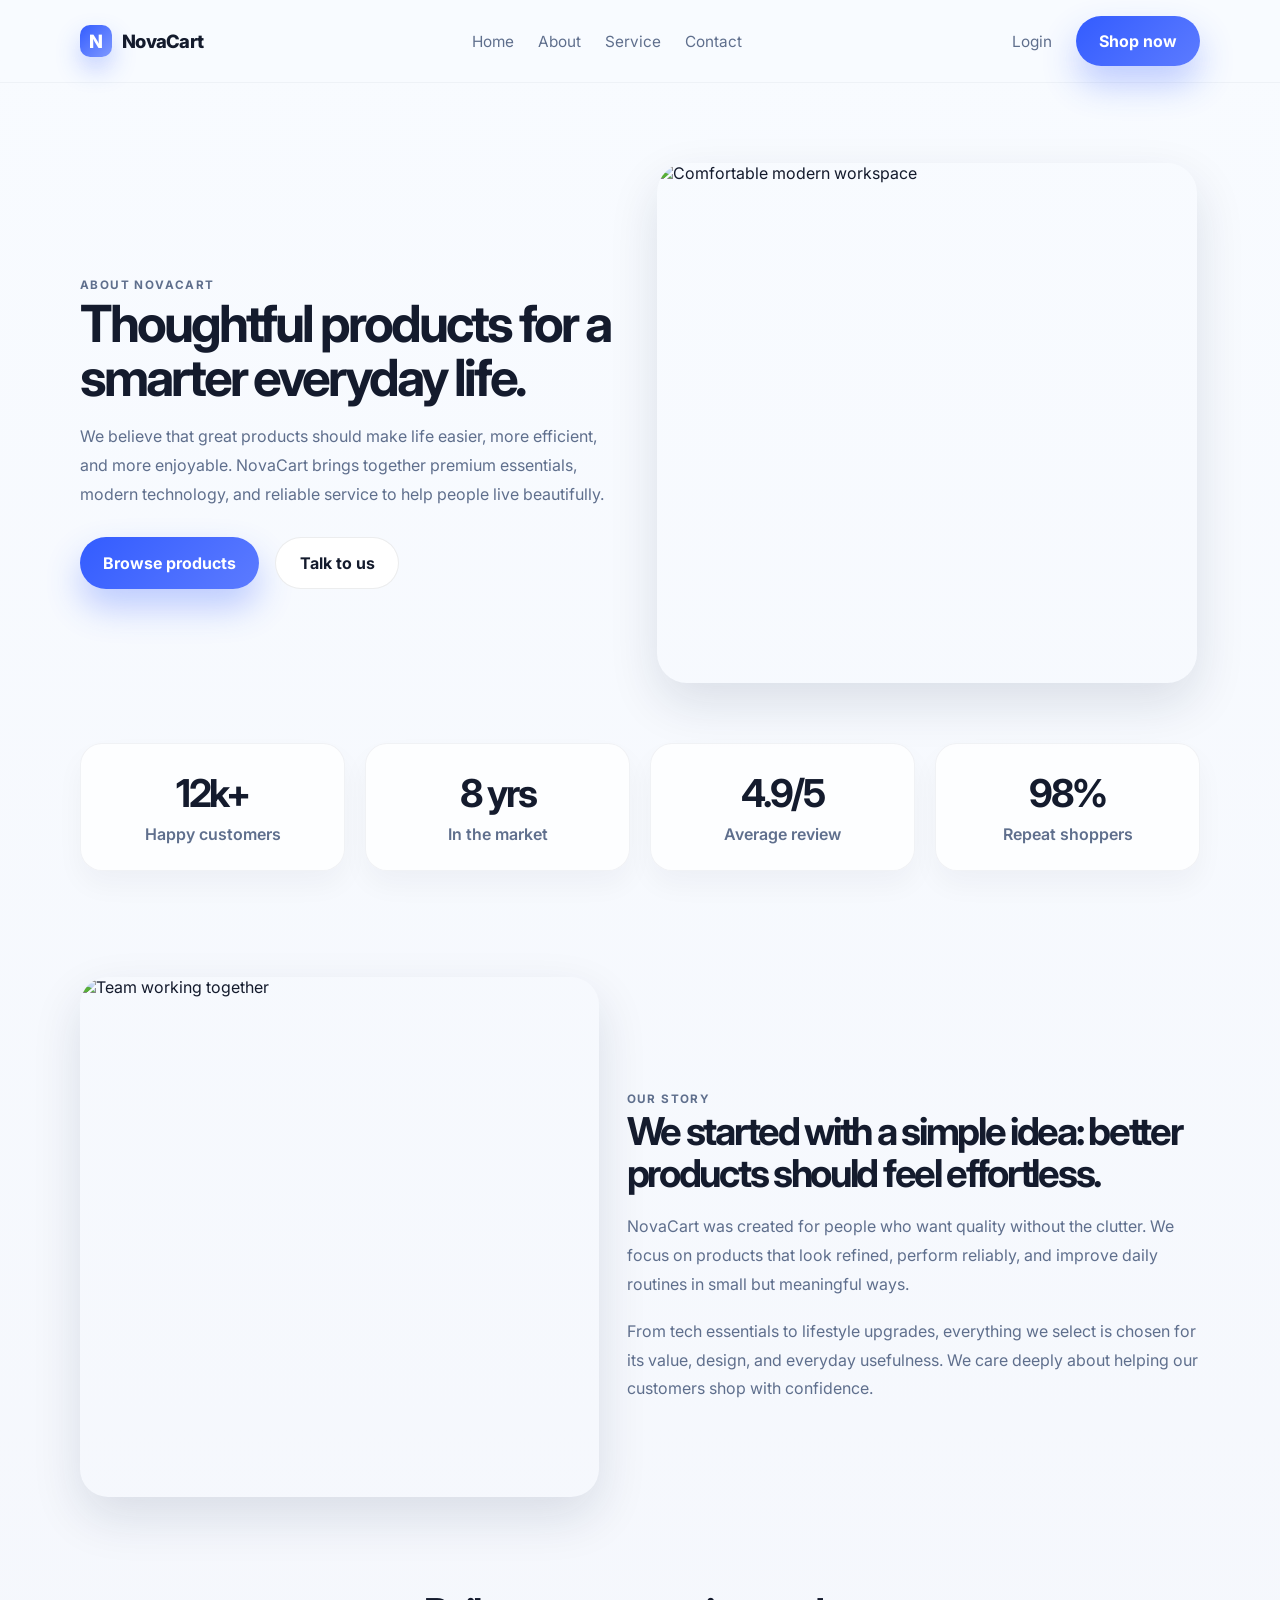
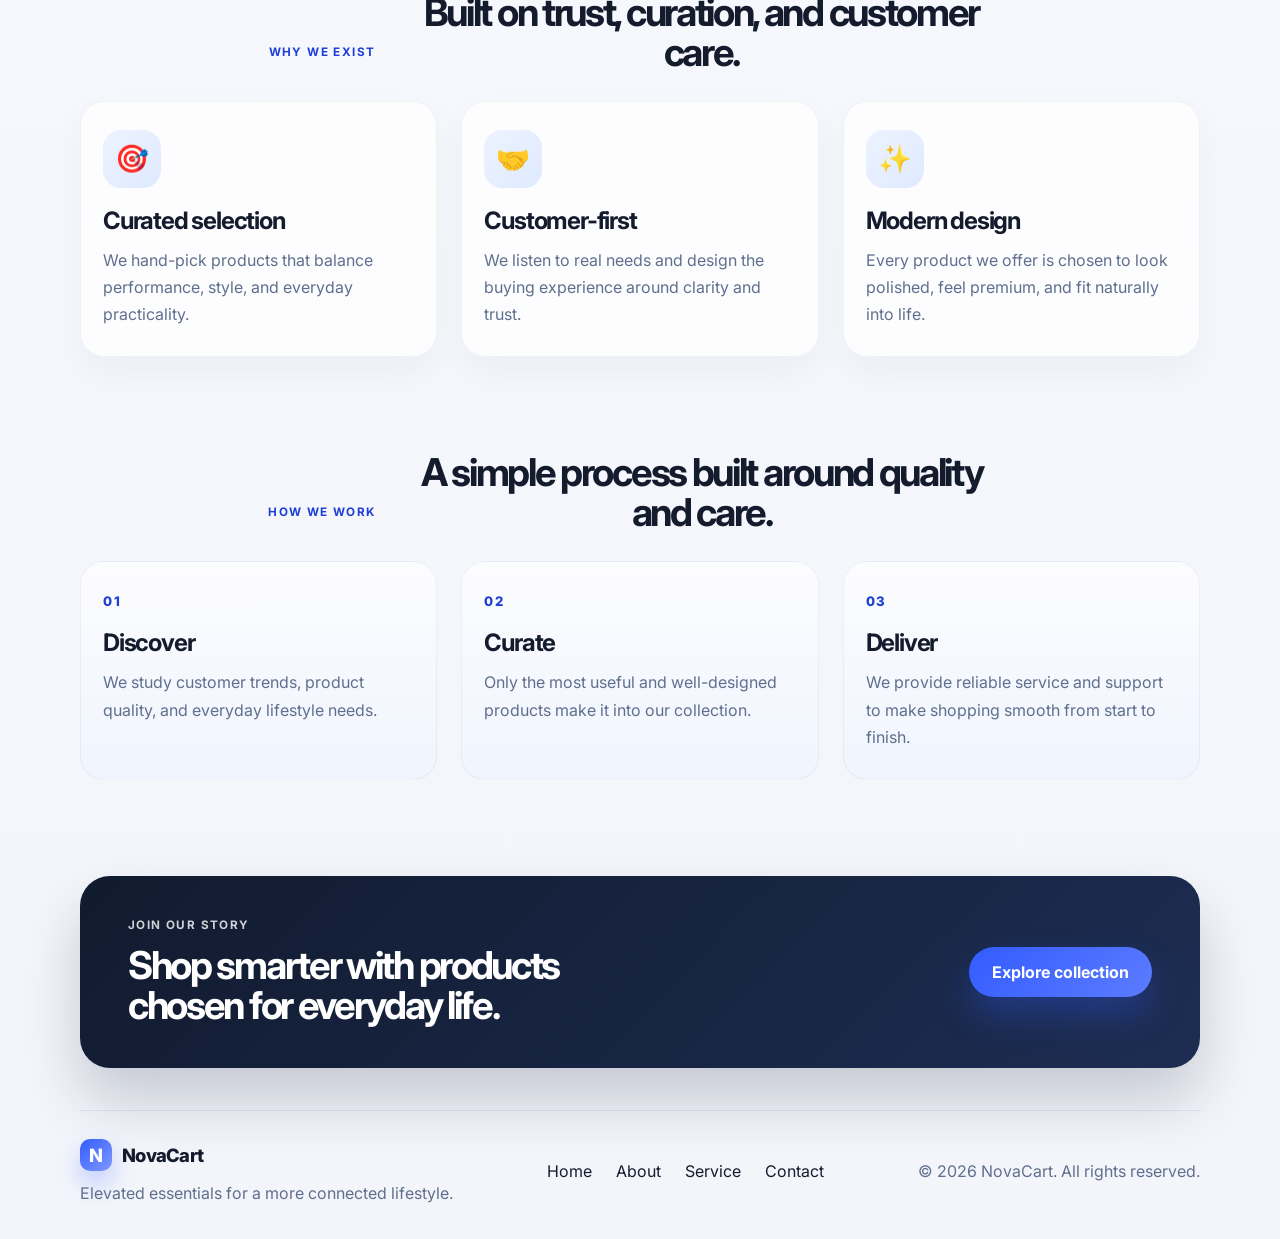
==== about.html @ ef2efb97 "About-Page" ====
<!DOCTYPE html>
<html lang="en">
  <head>
    <meta charset="UTF-8" />
    <meta name="viewport" content="width=device-width, initial-scale=1.0" />
    <title>About | NovaCart</title>
    <meta
      name="description"
      content="Learn more about NovaCart and our mission to bring smarter, better everyday products to modern lifestyles."
    />
    <link rel="preconnect" href="https://fonts.googleapis.com" />
    <link rel="preconnect" href="https://fonts.gstatic.com" crossorigin />
    <link href="https://fonts.googleapis.com/css2?family=Inter:wght@400;500;600;700;800&display=swap" rel="stylesheet" />
    <link rel="stylesheet" href="css/style.css" />
  </head>
  <body>
    <header class="site-header">
      <div class="container nav-wrap">
        <div class="logo">
          <span class="logo-mark">N</span>
          <span>NovaCart</span>
        </div>

        <nav class="main-nav" aria-label="Main navigation">
          <a href="index.html">Home</a>
          <a href="about.html">About</a>
          <a href="index.html#services">Service</a>
          <a href="index.html#contact">Contact</a>
        </nav>

        <div class="nav-actions">
          <a class="text-link" href="index.html#contact">Login</a>
          <a class="btn btn-primary" href="index.html#products">Shop now</a>
        </div>
      </div>
    </header>

    <main class="about-page-main">
      <section class="about-page-hero">
        <div class="container about-page-hero-inner">
          <div class="about-page-copy">
            <p class="eyebrow">About NovaCart</p>
            <h1>Thoughtful products for a smarter everyday life.</h1>
            <p>
              We believe that great products should make life easier, more efficient, and more enjoyable.
              NovaCart brings together premium essentials, modern technology, and reliable service to help people live beautifully.
            </p>
            <div class="hero-actions">
              <a class="btn btn-primary" href="index.html#products">Browse products</a>
              <a class="btn btn-secondary" href="index.html#contact">Talk to us</a>
            </div>
          </div>

          <div class="about-page-visual">
            <div class="about-visual-card">
              <img src="https://images.unsplash.com/photo-1524758631624-e2822e304c36?auto=format&fit=crop&w=1200&q=80" alt="Comfortable modern workspace" />
            </div>
          </div>
        </div>
      </section>

      <section class="about-stats">
        <div class="container stats-grid">
          <div class="stat-card">
            <strong>12k+</strong>
            <span>Happy customers</span>
          </div>
          <div class="stat-card">
            <strong>8 yrs</strong>
            <span>In the market</span>
          </div>
          <div class="stat-card">
            <strong>4.9/5</strong>
            <span>Average review</span>
          </div>
          <div class="stat-card">
            <strong>98%</strong>
            <span>Repeat shoppers</span>
          </div>
        </div>
      </section>

      <section class="story-section">
        <div class="container story-grid">
          <div class="story-image-wrap">
            <img src="https://images.unsplash.com/photo-1516321318423-f06f85e504b3?auto=format&fit=crop&w=1200&q=80" alt="Team working together" />
          </div>

          <div class="story-copy">
            <p class="eyebrow">Our story</p>
            <h2>We started with a simple idea: better products should feel effortless.</h2>
            <p>
              NovaCart was created for people who want quality without the clutter. We focus on products that look refined, perform reliably,
              and improve daily routines in small but meaningful ways.
            </p>
            <p>
              From tech essentials to lifestyle upgrades, everything we select is chosen for its value, design, and everyday usefulness.
              We care deeply about helping our customers shop with confidence.
            </p>
          </div>
        </div>
      </section>

      <section class="values-section">
        <div class="container section-heading narrow">
          <p class="eyebrow">Why we exist</p>
          <h2>Built on trust, curation, and customer care.</h2>
        </div>

        <div class="container value-grid">
          <article class="value-card">
            <div class="icon-box">🎯</div>
            <h3>Curated selection</h3>
            <p>We hand-pick products that balance performance, style, and everyday practicality.</p>
          </article>

          <article class="value-card">
            <div class="icon-box">🤝</div>
            <h3>Customer-first</h3>
            <p>We listen to real needs and design the buying experience around clarity and trust.</p>
          </article>

          <article class="value-card">
            <div class="icon-box">✨</div>
            <h3>Modern design</h3>
            <p>Every product we offer is chosen to look polished, feel premium, and fit naturally into life.</p>
          </article>
        </div>
      </section>

      <section class="process-section">
        <div class="container section-heading narrow">
          <p class="eyebrow">How we work</p>
          <h2>A simple process built around quality and care.</h2>
        </div>

        <div class="container process-grid">
          <div class="process-card">
            <span>01</span>
            <h3>Discover</h3>
            <p>We study customer trends, product quality, and everyday lifestyle needs.</p>
          </div>

          <div class="process-card">
            <span>02</span>
            <h3>Curate</h3>
            <p>Only the most useful and well-designed products make it into our collection.</p>
          </div>

          <div class="process-card">
            <span>03</span>
            <h3>Deliver</h3>
            <p>We provide reliable service and support to make shopping smooth from start to finish.</p>
          </div>
        </div>
      </section>

      <section class="cta-banner">
        <div class="container cta-box">
          <div>
            <p class="eyebrow">Join our story</p>
            <h2>Shop smarter with products chosen for everyday life.</h2>
          </div>
          <a class="btn btn-primary" href="index.html#products">Explore collection</a>
        </div>
      </section>
    </main>

    <footer class="site-footer">
      <div class="container footer-wrap">
        <div>
          <div class="logo footer-logo">
            <span class="logo-mark">N</span>
            <span>NovaCart</span>
          </div>
          <p>Elevated essentials for a more connected lifestyle.</p>
        </div>

        <div class="footer-links">
          <a href="index.html">Home</a>
          <a href="about.html">About</a>
          <a href="index.html#services">Service</a>
          <a href="index.html#contact">Contact</a>
        </div>

        <p class="copyright">© 2026 NovaCart. All rights reserved.</p>
      </div>
    </footer>
  </body>
</html>
---- css/style.css ----
:root {
  --bg: #f4f7fb;
  --white: #ffffff;
  --text: #141b2d;
  --muted: #5f6f8d;
  --line: #e7edf7;
  --primary: #335cff;
  --primary-dark: #1d3ed7;
  --secondary: #edf3ff;
  --card-shadow: 0 20px 50px rgba(17, 30, 67, 0.12);
}

* {
  box-sizing: border-box;
}

html {
  scroll-behavior: smooth;
}

body {
  margin: 0;
  font-family: "Inter", sans-serif;
  background: linear-gradient(180deg, #f8fbff 0%, #f3f5fb 100%);
  color: var(--text);
}

a {
  text-decoration: none;
  color: inherit;
}

img {
  max-width: 100%;
  display: block;
}

button {
  font: inherit;
  border: none;
  cursor: pointer;
}

.container {
  width: min(1120px, calc(100% - 32px));
  margin: 0 auto;
}

.site-header {
  position: sticky;
  top: 0;
  z-index: 10;
  backdrop-filter: blur(16px);
  background: rgba(248, 251, 255, 0.7);
  border-bottom: 1px solid rgba(17, 30, 67, 0.04);
}

.nav-wrap {
  display: flex;
  align-items: center;
  justify-content: space-between;
  min-height: 82px;
  gap: 18px;
}

.logo {
  display: inline-flex;
  align-items: center;
  gap: 10px;
  font-weight: 800;
  letter-spacing: -0.04em;
  font-size: 1.15rem;
}

.logo-mark {
  width: 32px;
  height: 32px;
  border-radius: 10px;
  display: grid;
  place-items: center;
  background: linear-gradient(135deg, #335cff, #7f99ff);
  color: white;
  box-shadow: 0 12px 24px rgba(51, 92, 255, 0.28);
}

.main-nav,
.nav-actions,
.footer-links {
  display: flex;
  align-items: center;
  gap: 24px;
}

.main-nav a,
.text-link {
  color: var(--muted);
  font-size: 0.96rem;
  transition: color 0.2s ease;
}

.main-nav a:hover,
.text-link:hover,
.footer-links a:hover {
  color: var(--text);
}

.btn {
  display: inline-flex;
  align-items: center;
  justify-content: center;
  padding: 0.95rem 1.45rem;
  border-radius: 999px;
  font-weight: 700;
  transition: transform 0.2s ease, box-shadow 0.2s ease;
}

.btn:hover {
  transform: translateY(-1px);
}

.btn-primary {
  background: linear-gradient(135deg, var(--primary), #5c7bff);
  color: var(--white);
  box-shadow: 0 18px 35px rgba(51, 92, 255, 0.3);
}

.btn-secondary {
  background: var(--white);
  color: var(--text);
  border: 1px solid rgba(20, 27, 45, 0.08);
}

.btn-tertiary {
  background: var(--secondary);
  color: var(--primary-dark);
  width: 100%;
  margin-top: 8px;
}

.hero {
  padding: 64px 0 24px;
}

.hero-grid {
  display: grid;
  grid-template-columns: 1.05fr 0.95fr;
  align-items: center;
  gap: 42px;
}

.eyebrow {
  margin: 0 0 14px;
  color: var(--primary-dark);
  text-transform: uppercase;
  letter-spacing: 0.12em;
  font-size: 0.73rem;
  font-weight: 700;
}

.hero-copy h1,
.section-heading h2,
.about-copy h2,
.cta-box h2 {
  margin: 0;
  letter-spacing: -0.06em;
  line-height: 1.04;
  color: var(--text);
}

.hero-copy h1 {
  font-size: clamp(2.9rem, 5vw, 5rem);
  max-width: 560px;
}

.hero-text {
  margin: 20px 0 0;
  max-width: 560px;
  font-size: 1.06rem;
  line-height: 1.7;
  color: var(--muted);
}

.hero-actions {
  display: flex;
  flex-wrap: wrap;
  gap: 16px;
  margin-top: 28px;
}

.hero-meta {
  list-style: none;
  padding: 0;
  margin: 34px 0 0;
  display: flex;
  flex-wrap: wrap;
  gap: 22px;
}

.hero-meta li {
  display: flex;
  align-items: flex-start;
  gap: 10px;
  flex-direction: column;
}

.hero-meta strong {
  font-size: 1.45rem;
  letter-spacing: -0.05em;
}

.hero-meta span {
  color: var(--muted);
  font-size: 0.92rem;
}

.hero-visual {
  position: relative;
  min-height: 540px;
  display: flex;
  align-items: center;
  justify-content: center;
}

.product-card {
  position: relative;
  background: rgba(255, 255, 255, 0.7);
  border: 1px solid rgba(17, 30, 67, 0.06);
  box-shadow: var(--card-shadow);
  border-radius: 28px;
  overflow: hidden;
  width: min(100%, 460px);
}

.badge {
  position: absolute;
  top: 20px;
  left: 20px;
  background: rgba(22, 38, 77, 0.78);
  color: white;
  padding: 0.5rem 0.8rem;
  border-radius: 999px;
  font-size: 0.72rem;
  font-weight: 700;
  z-index: 2;
}

.product-card img {
  width: 100%;
  height: 520px;
  object-fit: cover;
}

.card-info {
  position: absolute;
  left: 18px;
  right: 18px;
  bottom: 18px;
  display: flex;
  align-items: center;
  justify-content: space-between;
  gap: 16px;
  background: rgba(255, 255, 255, 0.82);
  backdrop-filter: blur(10px);
  border-radius: 18px;
  padding: 16px 18px;
}

.card-info p {
  margin: 0 0 4px;
  color: var(--muted);
  font-size: 0.8rem;
}

.card-info h3 {
  margin: 0;
  font-size: 2rem;
  letter-spacing: -0.07em;
}

.mini-btn {
  padding: 0.8rem 1rem;
  background: var(--text);
  color: white;
  border-radius: 12px;
  font-weight: 700;
}

.floating-note {
  position: absolute;
  display: flex;
  align-items: center;
  gap: 12px;
  background: rgba(255, 255, 255, 0.9);
  border: 1px solid rgba(17, 30, 67, 0.05);
  box-shadow: 0 18px 35px rgba(20, 27, 45, 0.12);
  border-radius: 16px;
  padding: 0.8rem 1rem;
}

.note-one {
  left: 0;
  bottom: 34px;
}

.note-two {
  right: 0;
  top: 34px;
}

.dot {
  width: 14px;
  height: 14px;
  border-radius: 50%;
  background: var(--primary);
  box-shadow: 0 0 0 8px rgba(51, 92, 255, 0.12);
}

.dot.green {
  background: #27c783;
  box-shadow: 0 0 0 8px rgba(39, 199, 131, 0.12);
}

.floating-note strong,
.floating-note small {
  display: block;
}

.floating-note strong {
  font-size: 0.9rem;
}

.floating-note small {
  color: var(--muted);
  font-size: 0.72rem;
  margin-top: 3px;
}

.brands {
  padding: 20px 0 6px;
}

.brands-row {
  display: grid;
  grid-template-columns: repeat(5, minmax(120px, 1fr));
  gap: 16px;
  padding: 26px 18px;
  background: rgba(255, 255, 255, 0.6);
  border: 1px solid rgba(17, 30, 67, 0.04);
  border-radius: 20px;
  text-align: center;
  color: #7b86a3;
  font-weight: 700;
  letter-spacing: 0.12em;
  text-transform: uppercase;
}

.products,
.services,
.reviews {
  padding: 96px 0 0;
}

.section-heading {
  display: flex;
  align-items: end;
  justify-content: space-between;
  gap: 16px;
  margin-bottom: 28px;
}

.section-heading h2 {
  font-size: clamp(2rem, 3vw, 3.1rem);
  max-width: 620px;
}

.narrow {
  justify-content: center;
  text-align: center;
}

.product-grid,
.service-grid,
.review-grid {
  display: grid;
  gap: 24px;
}

.product-grid {
  grid-template-columns: repeat(3, minmax(0, 1fr));
}

.product-item {
  background: rgba(255, 255, 255, 0.8);
  border: 1px solid rgba(17, 30, 67, 0.05);
  border-radius: 24px;
  overflow: hidden;
  box-shadow: 0 16px 35px rgba(18, 30, 61, 0.05);
}

.product-image {
  overflow: hidden;
  height: 260px;
}

.product-image img {
  width: 100%;
  height: 100%;
  object-fit: cover;
}

.product-body {
  padding: 22px 18px 22px;
}

.product-topline {
  display: flex;
  align-items: center;
  justify-content: space-between;
  gap: 8px;
}

.tag {
  padding: 0.45rem 0.75rem;
  border-radius: 999px;
  background: #eff4ff;
  color: var(--primary-dark);
  font-size: 0.72rem;
  font-weight: 700;
}

.price {
  font-weight: 800;
  font-size: 1.2rem;
  letter-spacing: -0.05em;
}

.product-body h3 {
  margin: 16px 0 10px;
  font-size: 1.6rem;
  letter-spacing: -0.05em;
}

.product-body p {
  margin: 0;
  color: var(--muted);
  line-height: 1.7;
}

.service-grid {
  grid-template-columns: repeat(3, minmax(0, 1fr));
  margin-top: 26px;
}

.service-box {
  padding: 28px 22px;
  background: rgba(255, 255, 255, 0.7);
  border: 1px solid rgba(17, 30, 67, 0.05);
  border-radius: 22px;
  box-shadow: 0 14px 30px rgba(20, 27, 45, 0.04);
}

.icon-box {
  width: 58px;
  height: 58px;
  display: grid;
  place-items: center;
  border-radius: 18px;
  background: linear-gradient(135deg, #edf3ff, #dfeaff);
  font-size: 1.7rem;
  margin-bottom: 18px;
}

.service-box h3 {
  margin: 0 0 12px;
  font-size: 1.4rem;
  letter-spacing: -0.05em;
}

.service-box p {
  margin: 0;
  color: var(--muted);
  line-height: 1.7;
}

.about {
  padding-top: 96px;
}

.about-grid {
  display: grid;
  grid-template-columns: 0.95fr 1.05fr;
  align-items: center;
  gap: 28px;
}

.about-image-wrap {
  border-radius: 30px;
  overflow: hidden;
  box-shadow: var(--card-shadow);
}

.about-image-wrap img {
  width: 100%;
  height: 100%;
  min-height: 480px;
  object-fit: cover;
}

.about-copy {
  padding-left: 8px;
}

.about-copy p {
  color: var(--muted);
  line-height: 1.8;
  margin: 18px 0 0;
}

.check-list {
  list-style: none;
  padding: 0;
  margin: 26px 0 0;
  display: grid;
  gap: 16px;
}

.check-list li {
  position: relative;
  padding-left: 30px;
  color: var(--text);
  font-weight: 600;
}

.check-list li::before {
  content: "✓";
  position: absolute;
  left: 0;
  top: 0;
  width: 20px;
  height: 20px;
  display: grid;
  place-items: center;
  border-radius: 50%;
  background: #eaf8f1;
  color: #1aa76a;
  font-size: 0.85rem;
}

.review-grid {
  grid-template-columns: repeat(3, minmax(0, 1fr));
  margin-top: 26px;
}

.review-card {
  padding: 26px 22px;
  background: rgba(255, 255, 255, 0.7);
  border: 1px solid rgba(17, 30, 67, 0.05);
  border-radius: 22px;
}

.stars {
  color: #ffb74d;
  letter-spacing: 0.2em;
  margin-bottom: 18px;
}

.review-card p {
  margin: 0 0 22px;
  color: var(--muted);
  line-height: 1.8;
}

.reviewer {
  display: flex;
  flex-direction: column;
  gap: 4px;
}

.reviewer strong {
  font-size: 1rem;
}

.reviewer span {
  color: var(--muted);
  font-size: 0.76rem;
}

.cta-banner {
  padding: 96px 0 30px;
}

.cta-box {
  background: linear-gradient(135deg, #111b2f, #1d2d52);
  color: white;
  border-radius: 30px;
  padding: 42px 48px;
  display: flex;
  align-items: center;
  justify-content: space-between;
  gap: 16px;
  box-shadow: 0 32px 60px rgba(17, 27, 47, 0.2);
}

.cta-box .eyebrow {
  color: rgba(255, 255, 255, 0.8);
}

.cta-box h2 {
  color: white;
  font-size: clamp(2rem, 3vw, 2.8rem);
  max-width: 520px;
}

.site-footer {
  padding: 12px 0 36px;
}

.footer-wrap {
  display: flex;
  align-items: center;
  justify-content: space-between;
  gap: 20px;
  padding-top: 28px;
  border-top: 1px solid rgba(17, 30, 67, 0.08);
}

.footer-logo {
  margin-bottom: 12px;
}

.footer-wrap p {
  margin: 0;
  color: var(--muted);
}

.about-page-main {
  padding: 40px 0 0;
}

.about-page-hero {
  padding: 40px 0 30px;
}

.about-page-hero-inner {
  display: grid;
  grid-template-columns: 1fr 1fr;
  gap: 28px;
  align-items: center;
}

.about-page-copy h1 {
  margin: 0;
  font-size: clamp(2.6rem, 4vw, 4.4rem);
  line-height: 1.06;
  letter-spacing: -0.06em;
}

.about-page-copy p {
  color: var(--muted);
  line-height: 1.8;
  margin: 18px 0 0;
  max-width: 560px;
}

.about-page-visual {
  display: flex;
  justify-content: center;
}

.about-visual-card {
  width: min(100%, 540px);
  border-radius: 30px;
  overflow: hidden;
  box-shadow: var(--card-shadow);
}

.about-visual-card img {
  width: 100%;
  height: 520px;
  object-fit: cover;
  display: block;
}

.about-stats {
  padding: 30px 0 10px;
}

.stats-grid {
  display: grid;
  grid-template-columns: repeat(4, minmax(0, 1fr));
  gap: 20px;
}

.stat-card {
  background: rgba(255, 255, 255, 0.75);
  border: 1px solid rgba(17, 30, 67, 0.05);
  border-radius: 22px;
  padding: 26px 20px;
  text-align: center;
  box-shadow: 0 14px 28px rgba(20, 27, 45, 0.04);
}

.stat-card strong {
  display: block;
  font-size: clamp(1.8rem, 3vw, 2.6rem);
  letter-spacing: -0.06em;
  margin-bottom: 8px;
}

.stat-card span {
  color: var(--muted);
  font-weight: 600;
}

.story-section,
.values-section,
.process-section {
  padding-top: 96px;
}

.story-grid {
  display: grid;
  grid-template-columns: 0.95fr 1.05fr;
  gap: 28px;
  align-items: center;
}

.story-image-wrap {
  overflow: hidden;
  border-radius: 28px;
  box-shadow: var(--card-shadow);
}

.story-image-wrap img {
  width: 100%;
  height: 520px;
  object-fit: cover;
  display: block;
}

.story-copy h2 {
  margin: 0;
  font-size: clamp(2.2rem, 3vw, 3.2rem);
  line-height: 1.1;
  letter-spacing: -0.06em;
}

.story-copy p {
  margin: 18px 0 0;
  color: var(--muted);
  line-height: 1.8;
}

.value-grid {
  display: grid;
  grid-template-columns: repeat(3, minmax(0, 1fr));
  gap: 24px;
  margin-top: 26px;
}

.value-card {
  background: rgba(255, 255, 255, 0.75);
  border: 1px solid rgba(17, 30, 67, 0.05);
  border-radius: 24px;
  padding: 28px 22px;
  box-shadow: 0 16px 35px rgba(20, 27, 45, 0.04);
}

.value-card h3 {
  margin: 0 0 12px;
  font-size: 1.5rem;
  letter-spacing: -0.05em;
}

.value-card p {
  margin: 0;
  color: var(--muted);
  line-height: 1.7;
}

.process-grid {
  display: grid;
  grid-template-columns: repeat(3, minmax(0, 1fr));
  gap: 24px;
  margin-top: 26px;
}

.process-card {
  background: linear-gradient(180deg, rgba(255,255,255,0.7), rgba(237,243,255,0.6));
  border: 1px solid rgba(17, 30, 67, 0.05);
  border-radius: 24px;
  padding: 28px 22px;
}

.process-card span {
  color: var(--primary-dark);
  font-size: 0.82rem;
  font-weight: 800;
  letter-spacing: 0.12em;
  text-transform: uppercase;
}

.process-card h3 {
  margin: 18px 0 12px;
  font-size: 1.5rem;
  letter-spacing: -0.05em;
}

.process-card p {
  margin: 0;
  color: var(--muted);
  line-height: 1.7;
}

@media (max-width: 940px) {
  .hero-grid,
  .about-grid,
  .about-page-hero-inner,
  .story-grid,
  .product-grid,
  .service-grid,
  .review-grid,
  .value-grid,
  .process-grid,
  .stats-grid {
    grid-template-columns: 1fr;
  }

  .cta-box,
  .footer-wrap,
  .section-heading,
  .nav-wrap {
    align-items: flex-start;
    flex-direction: column;
  }

  .nav-wrap {
    padding: 18px 0;
  }

  .main-nav,
  .nav-actions,
  .footer-links {
    flex-wrap: wrap;
  }

  .hero-visual {
    min-height: 440px;
  }
}

@media (max-width: 620px) {
  .hero {
    padding-top: 36px;
  }

  .hero-copy h1 {
    font-size: 2.7rem;
  }

  .brands-row {
    grid-template-columns: repeat(2, minmax(140px, 1fr));
    letter-spacing: 0.05em;
  }

  .product-card img {
    height: 430px;
  }

  .cta-box {
    padding: 30px 26px;
  }
}
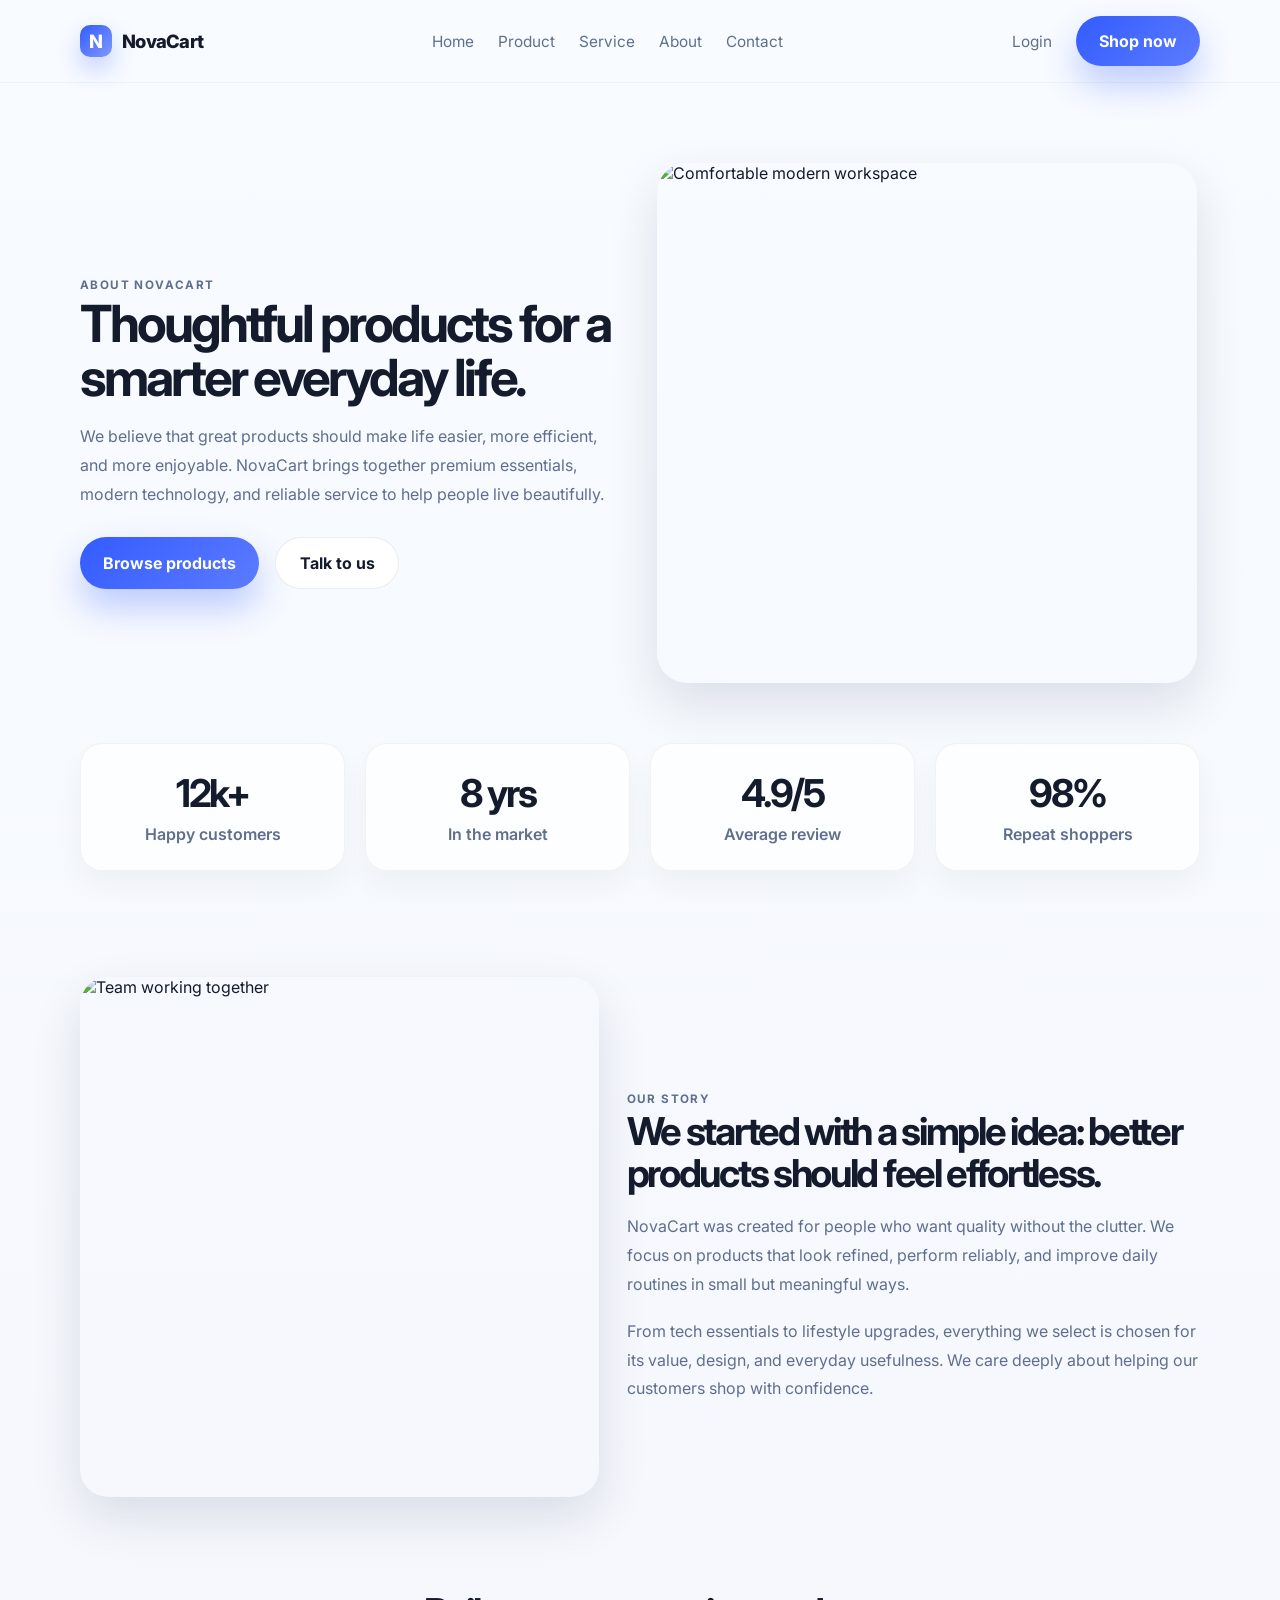
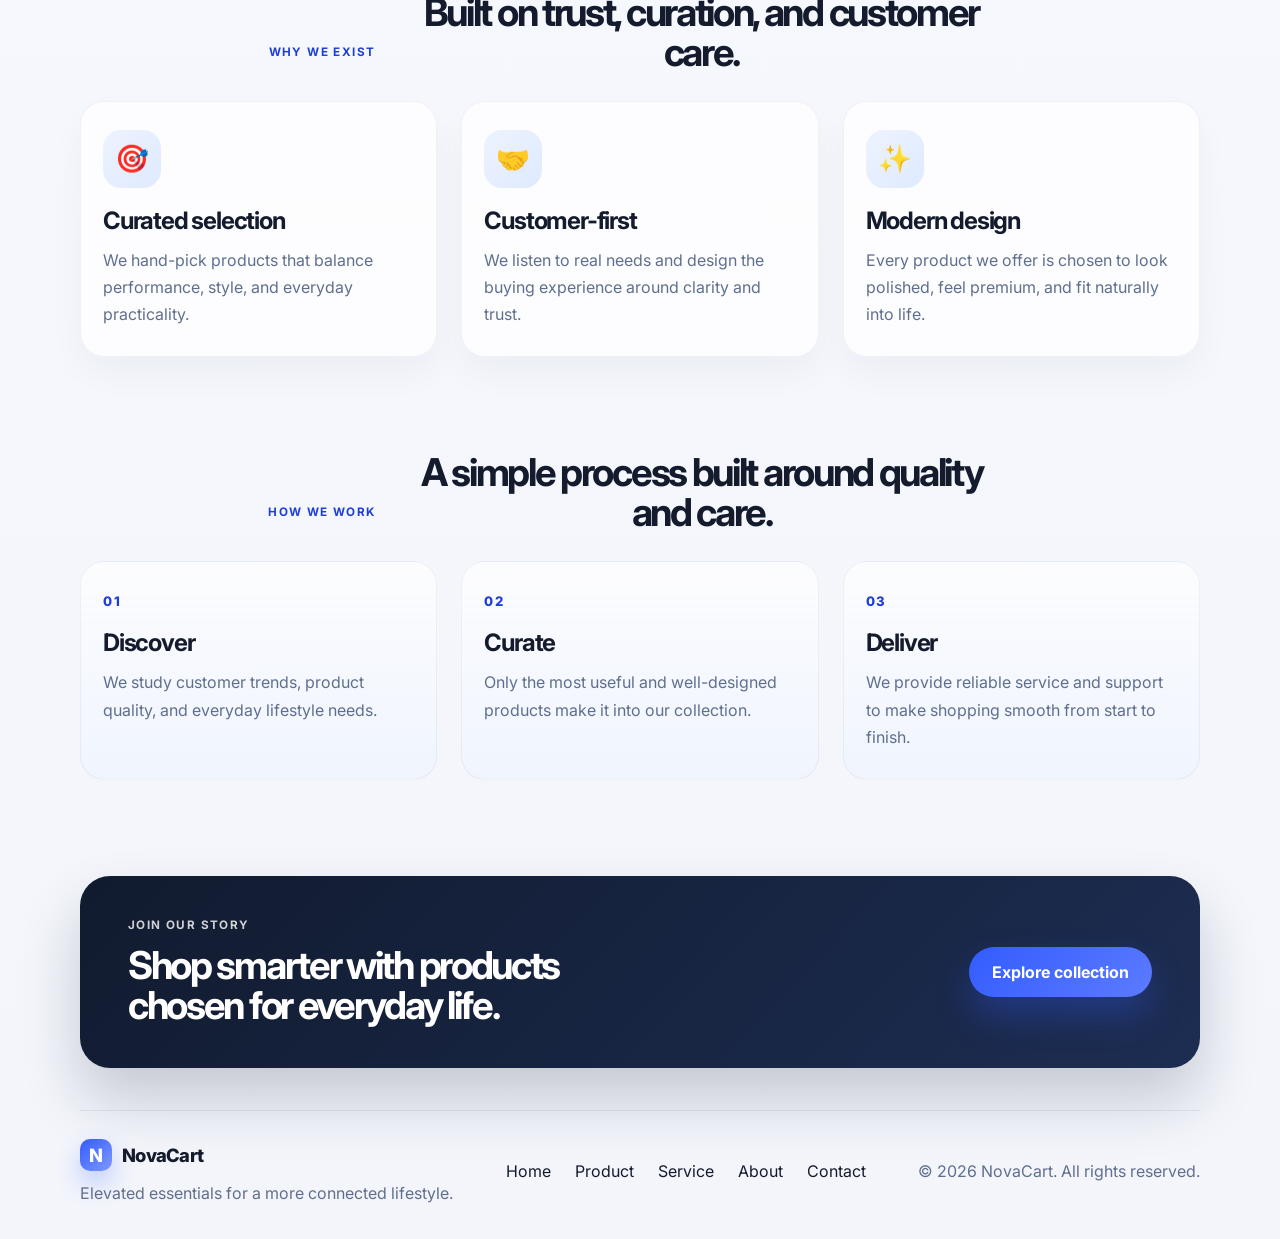
==== commit ce44a9aa: "My own Website" ====
--- a/about.html
+++ b/about.html
@@ -23,14 +23,15 @@
 
         <nav class="main-nav" aria-label="Main navigation">
           <a href="index.html">Home</a>
+          <a href="product.html">Product</a>
+          <a href="service.html">Service</a>
           <a href="about.html">About</a>
-          <a href="index.html#services">Service</a>
-          <a href="index.html#contact">Contact</a>
+          <a href="contact.html">Contact</a>
         </nav>
 
         <div class="nav-actions">
-          <a class="text-link" href="index.html#contact">Login</a>
-          <a class="btn btn-primary" href="index.html#products">Shop now</a>
+          <a class="text-link" href="contact.html">Login</a>
+          <a class="btn btn-primary" href="product.html">Shop now</a>
         </div>
       </div>
     </header>
@@ -46,8 +47,8 @@
               NovaCart brings together premium essentials, modern technology, and reliable service to help people live beautifully.
             </p>
             <div class="hero-actions">
-              <a class="btn btn-primary" href="index.html#products">Browse products</a>
-              <a class="btn btn-secondary" href="index.html#contact">Talk to us</a>
+              <a class="btn btn-primary" href="product.html">Browse products</a>
+              <a class="btn btn-secondary" href="contact.html">Talk to us</a>
             </div>
           </div>
 
@@ -161,7 +162,7 @@
             <p class="eyebrow">Join our story</p>
             <h2>Shop smarter with products chosen for everyday life.</h2>
           </div>
-          <a class="btn btn-primary" href="index.html#products">Explore collection</a>
+          <a class="btn btn-primary" href="product.html">Explore collection</a>
         </div>
       </section>
     </main>
@@ -178,9 +179,10 @@
 
         <div class="footer-links">
           <a href="index.html">Home</a>
+          <a href="product.html">Product</a>
+          <a href="service.html">Service</a>
           <a href="about.html">About</a>
-          <a href="index.html#services">Service</a>
-          <a href="index.html#contact">Contact</a>
+          <a href="contact.html">Contact</a>
         </div>
 
         <p class="copyright">© 2026 NovaCart. All rights reserved.</p>
